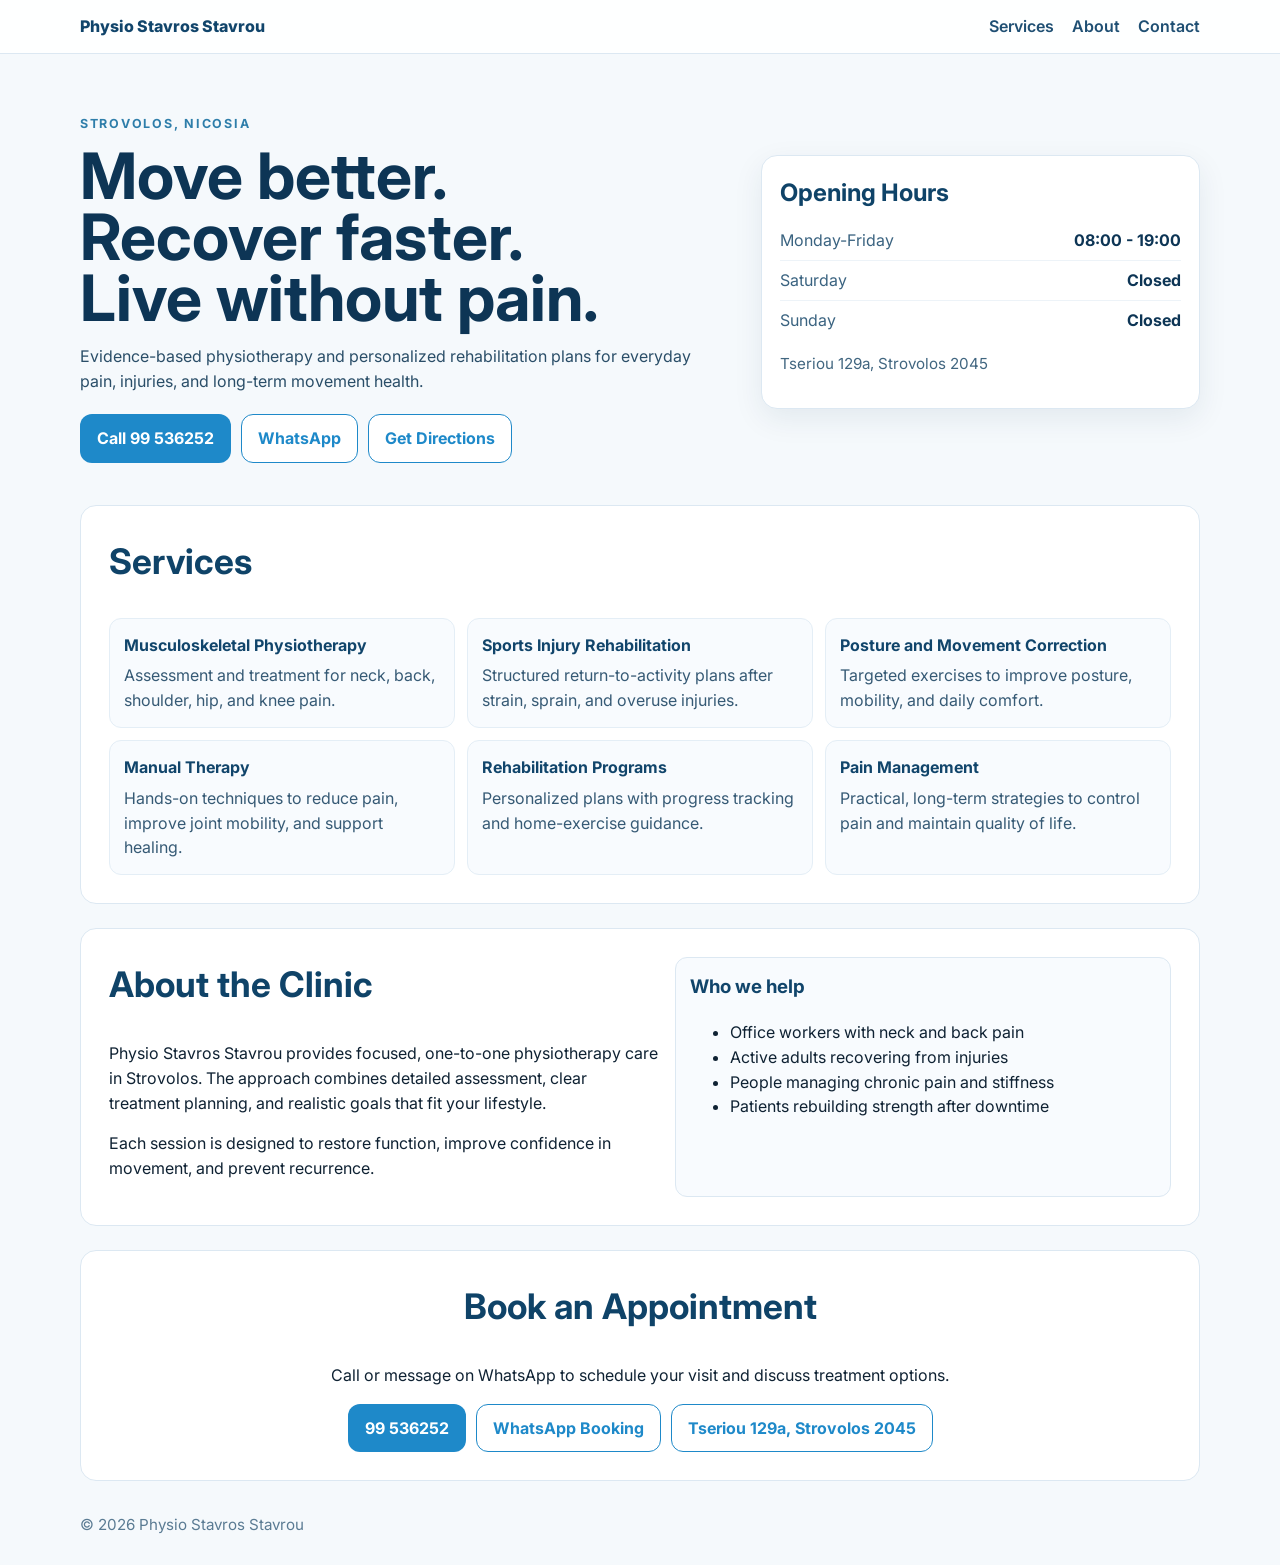
==== index.html @ abb06bfd "Initial physiostavros website" ====
<!doctype html>
<html lang="en">
<head>
  <meta charset="UTF-8" />
  <meta name="viewport" content="width=device-width, initial-scale=1.0" />
  <title>Physio Stavros Stavrou | Physiotherapy in Strovolos</title>
  <meta name="description" content="Physio Stavros Stavrou in Strovolos, Nicosia. Modern physiotherapy care for pain relief, rehabilitation, posture, and movement recovery." />
  <meta name="robots" content="index,follow" />
  <link rel="canonical" href="https://physiostavros.com/" />

  <meta property="og:type" content="website" />
  <meta property="og:title" content="Physio Stavros Stavrou | Physiotherapy in Strovolos" />
  <meta property="og:description" content="Personalized physiotherapy treatment plans in Strovolos." />
  <meta property="og:url" content="https://physiostavros.com/" />

  <meta name="twitter:card" content="summary_large_image" />
  <meta name="twitter:title" content="Physio Stavros Stavrou" />
  <meta name="twitter:description" content="Physiotherapy clinic in Strovolos, Nicosia." />

  <link rel="preconnect" href="https://fonts.googleapis.com" />
  <link rel="preconnect" href="https://fonts.gstatic.com" crossorigin />
  <link href="https://fonts.googleapis.com/css2?family=Inter:wght@400;500;600;700;800&display=swap" rel="stylesheet" />
  <link rel="stylesheet" href="./styles.css" />

  <script type="application/ld+json">
    {
      "@context": "https://schema.org",
      "@type": "Physiotherapy",
      "name": "Physio Stavros Stavrou",
      "url": "https://physiostavros.com/",
      "telephone": "+35799536252",
      "address": {
        "@type": "PostalAddress",
        "streetAddress": "Tseriou 129a",
        "addressLocality": "Strovolos",
        "postalCode": "2045",
        "addressCountry": "CY"
      },
      "openingHours": [
        "Mo 08:00-19:00",
        "Tu 08:00-19:00",
        "We 08:00-19:00",
        "Th 08:00-19:00",
        "Fr 08:00-19:00"
      ]
    }
  </script>
</head>
<body>
  <header class="topbar">
    <div class="wrap nav">
      <a class="brand" href="#home">Physio Stavros Stavrou</a>
      <nav>
        <a href="#services">Services</a>
        <a href="#about">About</a>
        <a href="#contact">Contact</a>
      </nav>
    </div>
  </header>

  <main id="home">
    <section class="hero wrap">
      <div>
        <p class="eyebrow">STROVOLOS, NICOSIA</p>
        <h1>Move better.<br />Recover faster.<br />Live without pain.</h1>
        <p class="lead">Evidence-based physiotherapy and personalized rehabilitation plans for everyday pain, injuries, and long-term movement health.</p>
        <div class="cta-row">
          <a class="btn btn-primary" href="tel:+35799536252">Call 99 536252</a>
          <a class="btn btn-outline" href="https://wa.me/35799536252" target="_blank" rel="noopener noreferrer">WhatsApp</a>
          <a class="btn btn-outline" href="https://maps.google.com/?q=Tseriou+129a,+Strovolos+2045" target="_blank" rel="noopener noreferrer">Get Directions</a>
        </div>
      </div>
      <aside class="hero-card">
        <h2>Opening Hours</h2>
        <ul>
          <li><span>Monday-Friday</span><strong>08:00 - 19:00</strong></li>
          <li><span>Saturday</span><strong>Closed</strong></li>
          <li><span>Sunday</span><strong>Closed</strong></li>
        </ul>
        <p class="meta">Tseriou 129a, Strovolos 2045</p>
      </aside>
    </section>

    <section id="services" class="wrap section">
      <h2>Services</h2>
      <div class="grid">
        <article class="card">
          <h3>Musculoskeletal Physiotherapy</h3>
          <p>Assessment and treatment for neck, back, shoulder, hip, and knee pain.</p>
        </article>
        <article class="card">
          <h3>Sports Injury Rehabilitation</h3>
          <p>Structured return-to-activity plans after strain, sprain, and overuse injuries.</p>
        </article>
        <article class="card">
          <h3>Posture and Movement Correction</h3>
          <p>Targeted exercises to improve posture, mobility, and daily comfort.</p>
        </article>
        <article class="card">
          <h3>Manual Therapy</h3>
          <p>Hands-on techniques to reduce pain, improve joint mobility, and support healing.</p>
        </article>
        <article class="card">
          <h3>Rehabilitation Programs</h3>
          <p>Personalized plans with progress tracking and home-exercise guidance.</p>
        </article>
        <article class="card">
          <h3>Pain Management</h3>
          <p>Practical, long-term strategies to control pain and maintain quality of life.</p>
        </article>
      </div>
    </section>

    <section id="about" class="wrap section split">
      <div>
        <h2>About the Clinic</h2>
        <p>Physio Stavros Stavrou provides focused, one-to-one physiotherapy care in Strovolos. The approach combines detailed assessment, clear treatment planning, and realistic goals that fit your lifestyle.</p>
        <p>Each session is designed to restore function, improve confidence in movement, and prevent recurrence.</p>
      </div>
      <div class="highlight">
        <h3>Who we help</h3>
        <ul>
          <li>Office workers with neck and back pain</li>
          <li>Active adults recovering from injuries</li>
          <li>People managing chronic pain and stiffness</li>
          <li>Patients rebuilding strength after downtime</li>
        </ul>
      </div>
    </section>

    <section id="contact" class="wrap section contact">
      <h2>Book an Appointment</h2>
      <p>Call or message on WhatsApp to schedule your visit and discuss treatment options.</p>
      <div class="contact-actions">
        <a class="btn btn-primary" href="tel:+35799536252">99 536252</a>
        <a class="btn btn-outline" href="https://wa.me/35799536252" target="_blank" rel="noopener noreferrer">WhatsApp Booking</a>
        <a class="btn btn-outline" href="https://maps.google.com/?q=Tseriou+129a,+Strovolos+2045" target="_blank" rel="noopener noreferrer">Tseriou 129a, Strovolos 2045</a>
      </div>
    </section>
  </main>

  <footer class="wrap footer">© <span id="year"></span> Physio Stavros Stavrou</footer>

  <script src="./script.js"></script>
</body>
</html>
---- styles.css ----
* { box-sizing: border-box; }
html, body { margin: 0; padding: 0; }
body {
  font-family: Inter, system-ui, -apple-system, Segoe UI, Roboto, sans-serif;
  color: #0f2233;
  background: #f5f9fc;
  line-height: 1.55;
}
.wrap {
  width: min(1120px, 92%);
  margin: 0 auto;
}
.topbar {
  position: sticky;
  top: 0;
  z-index: 30;
  background: rgba(255, 255, 255, 0.9);
  border-bottom: 1px solid #dce8f2;
  backdrop-filter: blur(8px);
}
.nav {
  display: flex;
  justify-content: space-between;
  align-items: center;
  padding: 14px 0;
}
.brand {
  color: #11456b;
  text-decoration: none;
  font-weight: 800;
}
nav {
  display: flex;
  gap: 18px;
}
nav a {
  color: #1f4f73;
  text-decoration: none;
  font-weight: 600;
}
.hero {
  display: grid;
  grid-template-columns: 1.2fr 0.8fr;
  gap: 22px;
  align-items: center;
  padding: 48px 0 18px;
}
.eyebrow {
  letter-spacing: 0.14em;
  font-size: 0.78rem;
  color: #2e7eaa;
  font-weight: 700;
}
h1 {
  font-size: clamp(2rem, 5vw, 4rem);
  line-height: 0.95;
  margin: 8px 0 14px;
  color: #0d3555;
}
.lead {
  max-width: 650px;
  color: #2a4e68;
}
.cta-row {
  margin-top: 20px;
  display: flex;
  flex-wrap: wrap;
  gap: 10px;
}
.btn {
  display: inline-block;
  text-decoration: none;
  border-radius: 12px;
  padding: 11px 16px;
  font-weight: 700;
  border: 1px solid transparent;
}
.btn-primary {
  background: #1e89c9;
  color: white;
}
.btn-outline {
  border-color: #1e89c9;
  color: #1e89c9;
  background: #ffffff;
}
.hero-card {
  background: #ffffff;
  border: 1px solid #dce8f2;
  border-radius: 16px;
  padding: 18px;
  box-shadow: 0 10px 30px rgba(18, 56, 82, 0.08);
}
.hero-card h2 {
  margin: 0 0 10px;
  color: #0f4368;
}
.hero-card ul {
  margin: 0;
  padding: 0;
  list-style: none;
}
.hero-card li {
  display: flex;
  justify-content: space-between;
  gap: 10px;
  padding: 7px 0;
  border-bottom: 1px solid #edf3f8;
}
.hero-card li:last-child { border-bottom: 0; }
.hero-card span { color: #3a6380; }
.hero-card strong { color: #0d3555; }
.meta {
  margin-top: 12px;
  color: #416680;
  font-size: 0.95rem;
}
.section {
  margin: 24px auto;
  padding: 28px;
  background: #ffffff;
  border: 1px solid #dce8f2;
  border-radius: 16px;
}
.section h2 {
  margin-top: 0;
  color: #0f4368;
  font-size: clamp(1.5rem, 3vw, 2.2rem);
}
.grid {
  display: grid;
  grid-template-columns: repeat(3, 1fr);
  gap: 12px;
}
.card {
  background: #f8fbfe;
  border: 1px solid #e4eef6;
  border-radius: 12px;
  padding: 14px;
}
.card h3 {
  margin: 0 0 6px;
  font-size: 1rem;
  color: #11456b;
}
.card p { margin: 0; color: #365a75; }
.split {
  display: grid;
  grid-template-columns: 1fr 0.9fr;
  gap: 14px;
}
.highlight {
  border: 1px solid #dce8f2;
  border-radius: 12px;
  padding: 14px;
  background: #f8fbfe;
}
.highlight h3 {
  margin-top: 0;
  color: #11456b;
}
.highlight ul { margin-bottom: 0; }
.contact { text-align: center; }
.contact-actions {
  display: flex;
  justify-content: center;
  flex-wrap: wrap;
  gap: 10px;
  margin-top: 12px;
}
.footer {
  padding: 8px 0 28px;
  color: #5a7b93;
  font-size: 0.95rem;
}
@media (max-width: 900px) {
  .hero, .grid, .split {
    grid-template-columns: 1fr;
  }
  .section {
    padding: 20px;
  }
}
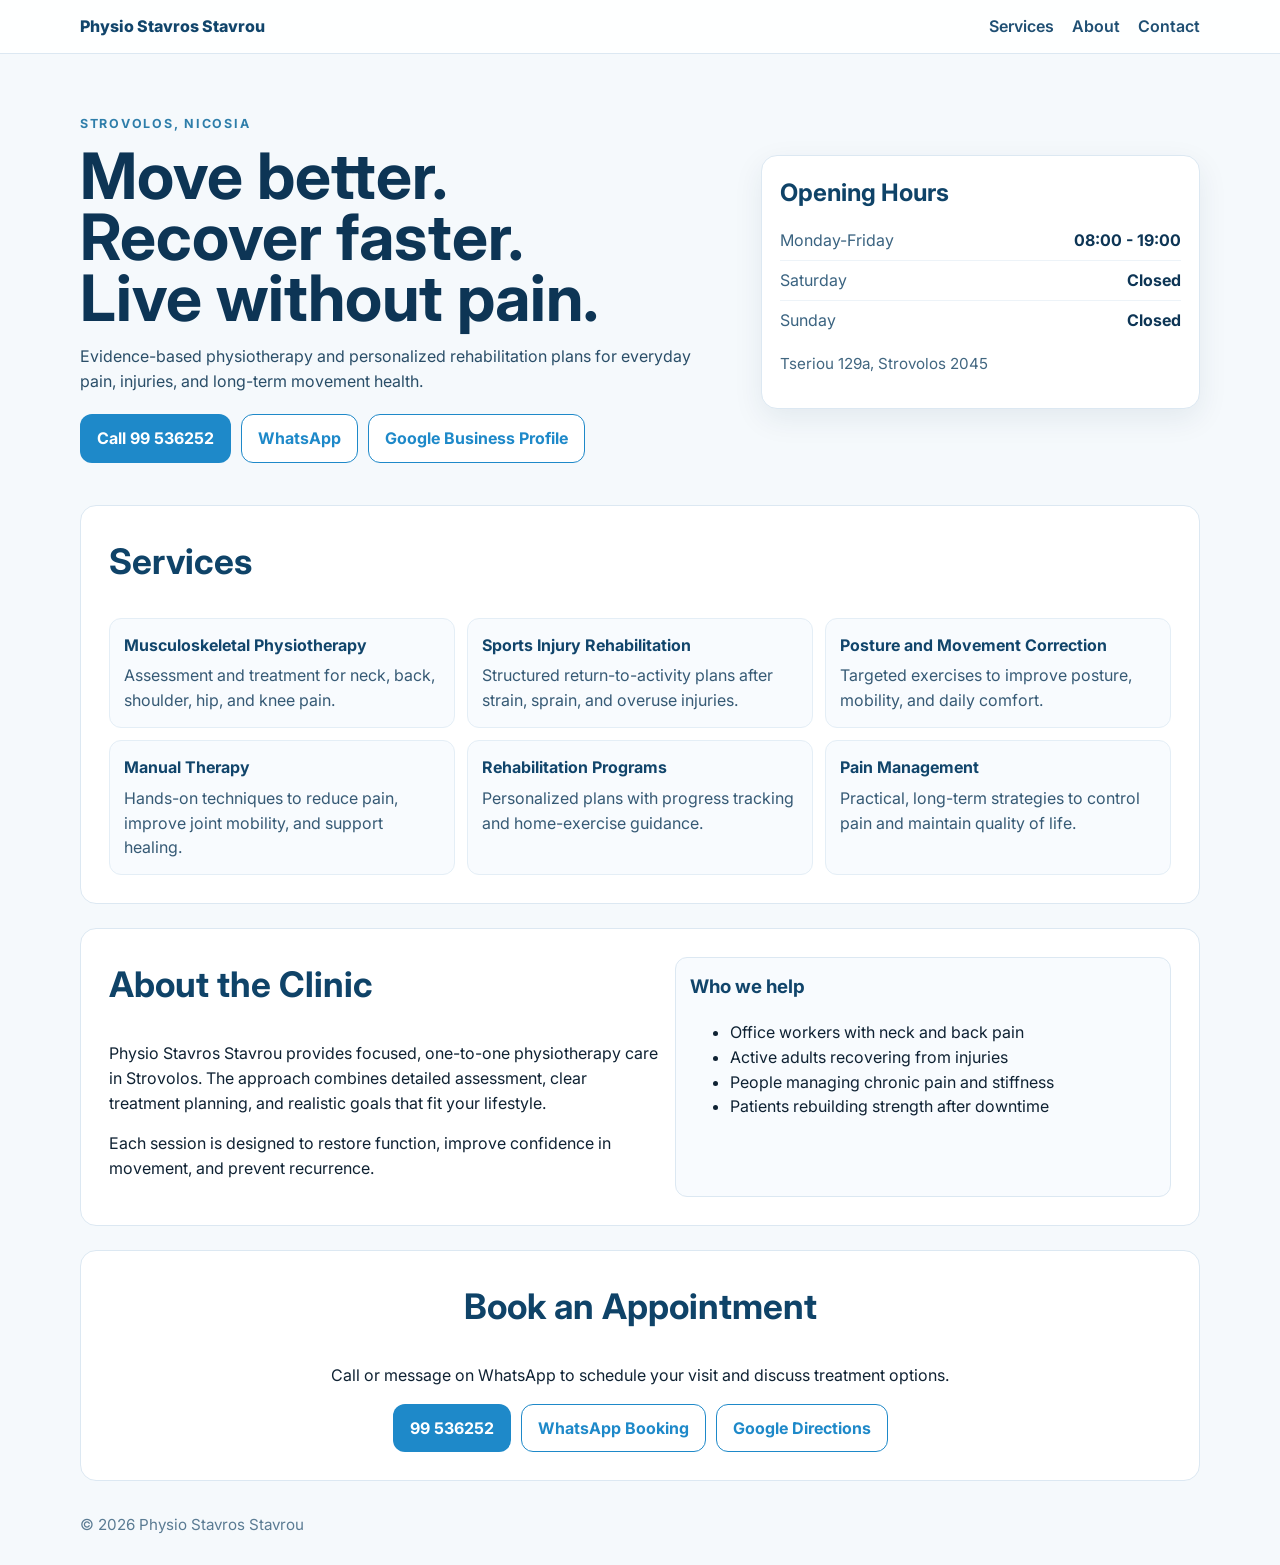
==== commit 29569bd3: "Update Google directions links to business profile search" ====
--- a/index.html
+++ b/index.html
@@ -67,7 +67,7 @@
         <div class="cta-row">
           <a class="btn btn-primary" href="tel:+35799536252">Call 99 536252</a>
           <a class="btn btn-outline" href="https://wa.me/35799536252" target="_blank" rel="noopener noreferrer">WhatsApp</a>
-          <a class="btn btn-outline" href="https://maps.google.com/?q=Tseriou+129a,+Strovolos+2045" target="_blank" rel="noopener noreferrer">Get Directions</a>
+          <a class="btn btn-outline" href="https://www.google.com/maps/search/?api=1&query=Physio+Stavros+Stavrou+Tseriou+129a+Strovolos" target="_blank" rel="noopener noreferrer">Google Business Profile</a>
         </div>
       </div>
       <aside class="hero-card">
@@ -134,7 +134,7 @@
       <div class="contact-actions">
         <a class="btn btn-primary" href="tel:+35799536252">99 536252</a>
         <a class="btn btn-outline" href="https://wa.me/35799536252" target="_blank" rel="noopener noreferrer">WhatsApp Booking</a>
-        <a class="btn btn-outline" href="https://maps.google.com/?q=Tseriou+129a,+Strovolos+2045" target="_blank" rel="noopener noreferrer">Tseriou 129a, Strovolos 2045</a>
+        <a class="btn btn-outline" href="https://www.google.com/maps/search/?api=1&query=Physio+Stavros+Stavrou+Tseriou+129a+Strovolos" target="_blank" rel="noopener noreferrer">Google Directions</a>
       </div>
     </section>
   </main>
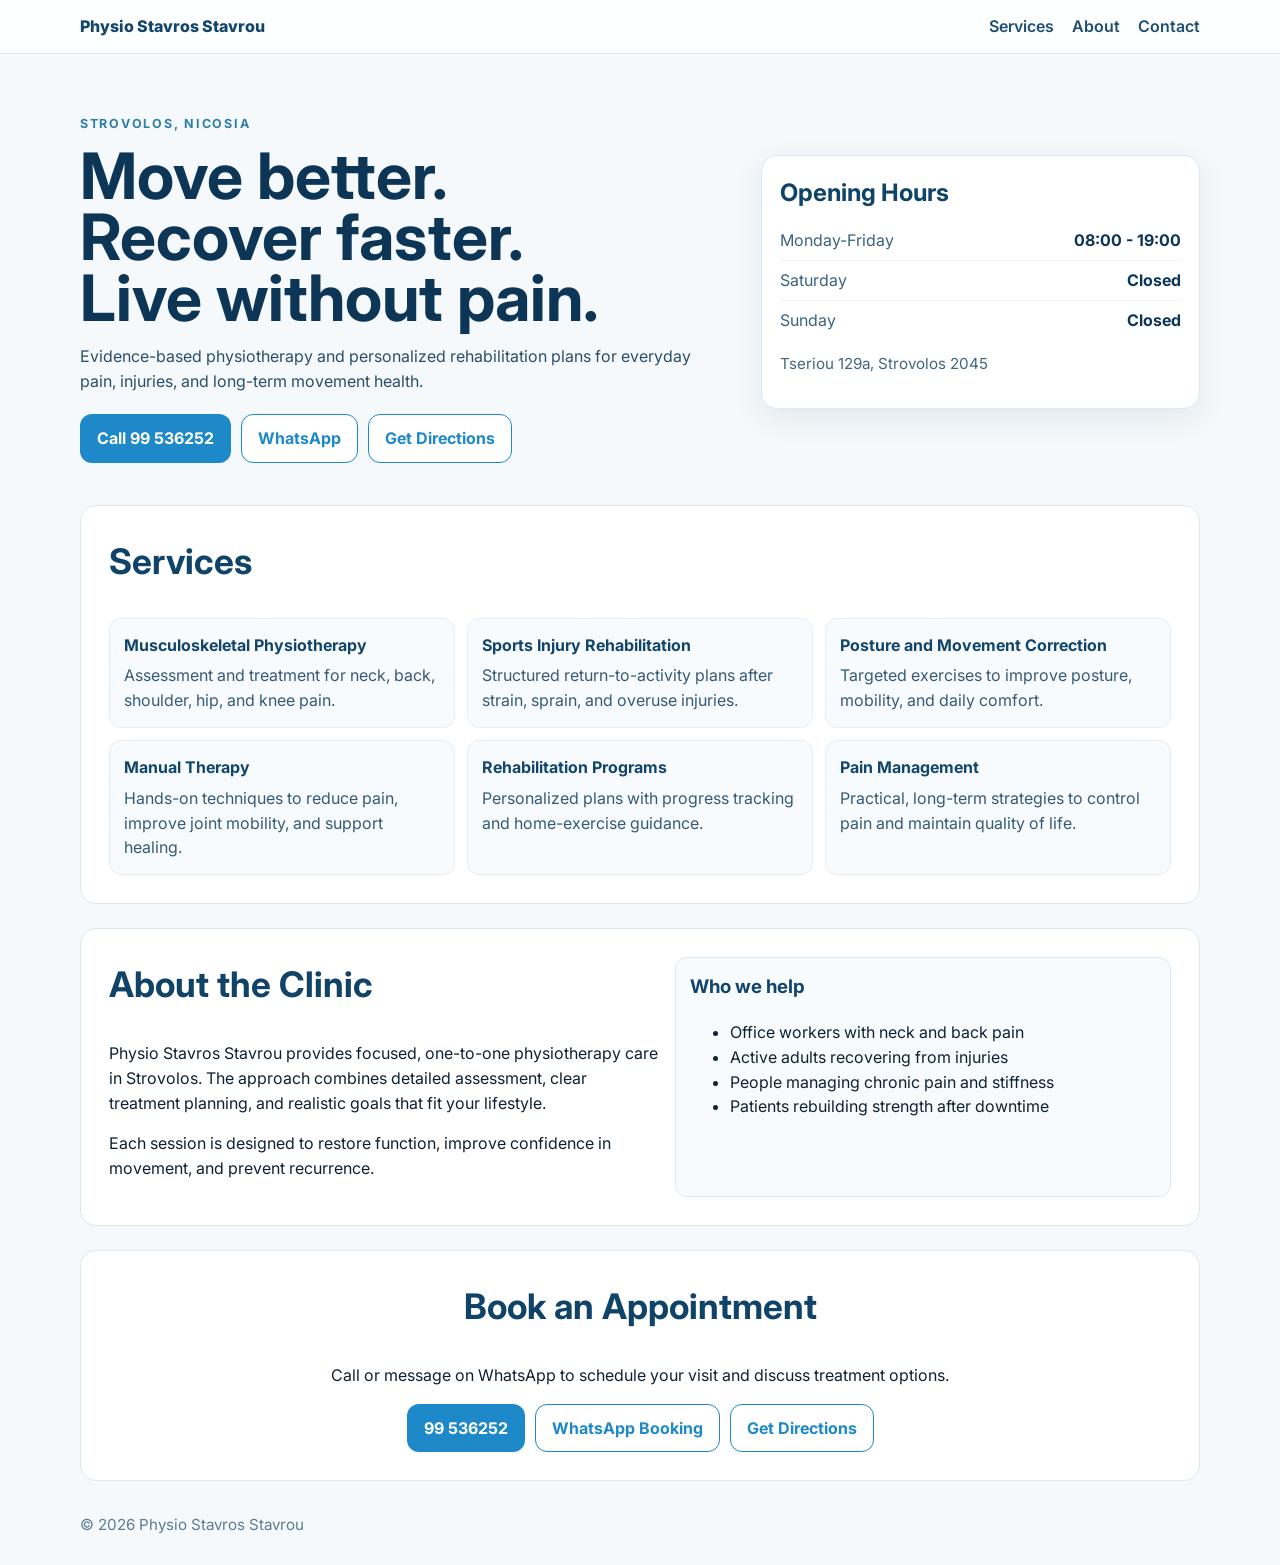
==== commit a6d41af9: "Rename map CTA labels to Get Directions" ====
--- a/index.html
+++ b/index.html
@@ -67,7 +67,7 @@
         <div class="cta-row">
           <a class="btn btn-primary" href="tel:+35799536252">Call 99 536252</a>
           <a class="btn btn-outline" href="https://wa.me/35799536252" target="_blank" rel="noopener noreferrer">WhatsApp</a>
-          <a class="btn btn-outline" href="https://www.google.com/maps/search/?api=1&query=Physio+Stavros+Stavrou+Tseriou+129a+Strovolos" target="_blank" rel="noopener noreferrer">Google Business Profile</a>
+          <a class="btn btn-outline" href="https://www.google.com/maps/search/?api=1&query=Physio+Stavros+Stavrou+Tseriou+129a+Strovolos" target="_blank" rel="noopener noreferrer">Get Directions</a>
         </div>
       </div>
       <aside class="hero-card">
@@ -134,7 +134,7 @@
       <div class="contact-actions">
         <a class="btn btn-primary" href="tel:+35799536252">99 536252</a>
         <a class="btn btn-outline" href="https://wa.me/35799536252" target="_blank" rel="noopener noreferrer">WhatsApp Booking</a>
-        <a class="btn btn-outline" href="https://www.google.com/maps/search/?api=1&query=Physio+Stavros+Stavrou+Tseriou+129a+Strovolos" target="_blank" rel="noopener noreferrer">Google Directions</a>
+        <a class="btn btn-outline" href="https://www.google.com/maps/search/?api=1&query=Physio+Stavros+Stavrou+Tseriou+129a+Strovolos" target="_blank" rel="noopener noreferrer">Get Directions</a>
       </div>
     </section>
   </main>
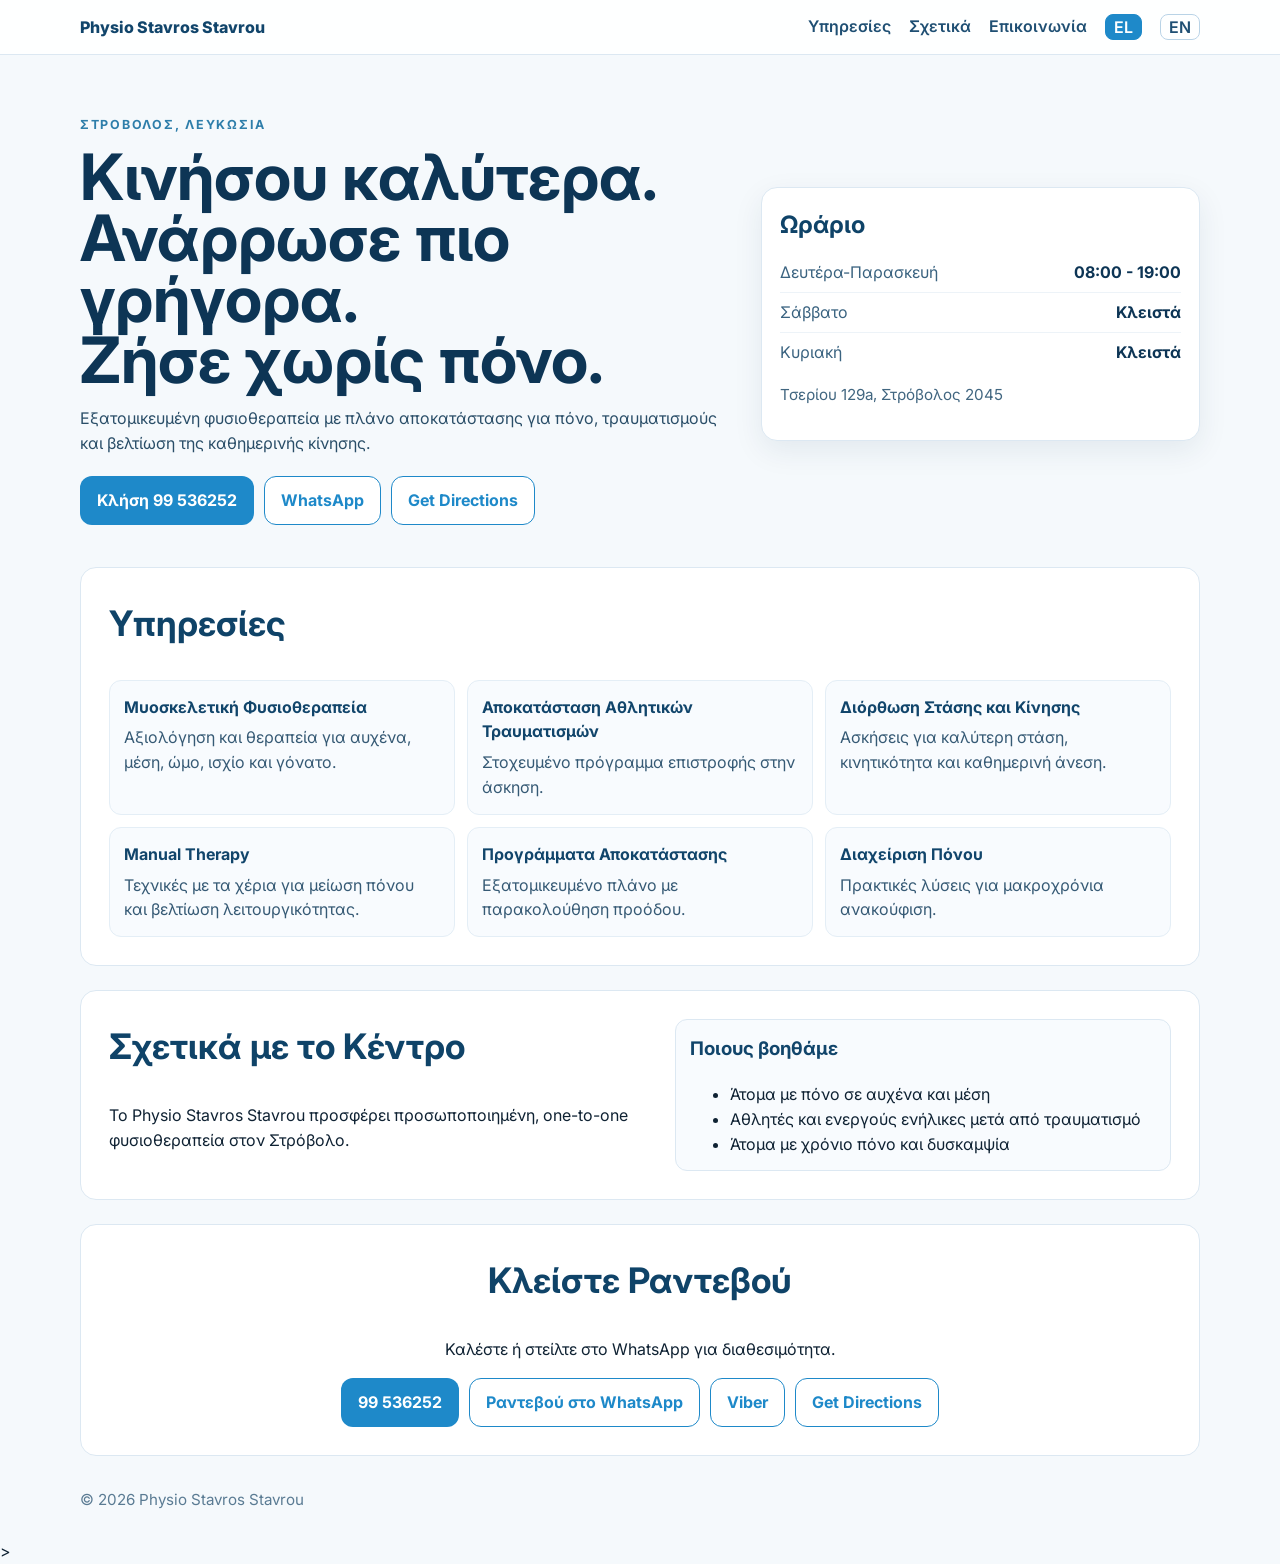
==== commit ca1489e3: "Add Viber CTA buttons across Greek and English pages" ====
--- a/index.html
+++ b/index.html
@@ -1,59 +1,30 @@
 <!doctype html>
-<html lang="en">
+<html lang="el">
 <head>
   <meta charset="UTF-8" />
   <meta name="viewport" content="width=device-width, initial-scale=1.0" />
-  <title>Physio Stavros Stavrou | Physiotherapy in Strovolos</title>
-  <meta name="description" content="Physio Stavros Stavrou in Strovolos, Nicosia. Modern physiotherapy care for pain relief, rehabilitation, posture, and movement recovery." />
+  <title>Physio Stavros Stavrou | Φυσιοθεραπεία στον Στρόβολο</title>
+  <meta name="description" content="Physio Stavros Stavrou στον Στρόβολο, Λευκωσία. Σύγχρονη φυσιοθεραπεία για αποκατάσταση, κινητικότητα και μείωση πόνου." />
   <meta name="robots" content="index,follow" />
   <link rel="canonical" href="https://physiostavros.com/" />
-
-  <meta property="og:type" content="website" />
-  <meta property="og:title" content="Physio Stavros Stavrou | Physiotherapy in Strovolos" />
-  <meta property="og:description" content="Personalized physiotherapy treatment plans in Strovolos." />
-  <meta property="og:url" content="https://physiostavros.com/" />
-
-  <meta name="twitter:card" content="summary_large_image" />
-  <meta name="twitter:title" content="Physio Stavros Stavrou" />
-  <meta name="twitter:description" content="Physiotherapy clinic in Strovolos, Nicosia." />
+  <link rel="alternate" hreflang="el" href="https://physiostavros.com/el/" />
+  <link rel="alternate" hreflang="en" href="https://physiostavros.com/en/" />
 
   <link rel="preconnect" href="https://fonts.googleapis.com" />
   <link rel="preconnect" href="https://fonts.gstatic.com" crossorigin />
   <link href="https://fonts.googleapis.com/css2?family=Inter:wght@400;500;600;700;800&display=swap" rel="stylesheet" />
   <link rel="stylesheet" href="./styles.css" />
-
-  <script type="application/ld+json">
-    {
-      "@context": "https://schema.org",
-      "@type": "Physiotherapy",
-      "name": "Physio Stavros Stavrou",
-      "url": "https://physiostavros.com/",
-      "telephone": "+35799536252",
-      "address": {
-        "@type": "PostalAddress",
-        "streetAddress": "Tseriou 129a",
-        "addressLocality": "Strovolos",
-        "postalCode": "2045",
-        "addressCountry": "CY"
-      },
-      "openingHours": [
-        "Mo 08:00-19:00",
-        "Tu 08:00-19:00",
-        "We 08:00-19:00",
-        "Th 08:00-19:00",
-        "Fr 08:00-19:00"
-      ]
-    }
-  </script>
 </head>
 <body>
   <header class="topbar">
     <div class="wrap nav">
       <a class="brand" href="#home">Physio Stavros Stavrou</a>
       <nav>
-        <a href="#services">Services</a>
-        <a href="#about">About</a>
-        <a href="#contact">Contact</a>
+        <a href="#services">Υπηρεσίες</a>
+        <a href="#about">Σχετικά</a>
+        <a href="#contact">Επικοινωνία</a>
+        <a class="lang-link lang-active" href="/el/">EL</a>
+        <a class="lang-link" href="/en/">EN</a>
       </nav>
     </div>
   </header>
@@ -61,86 +32,67 @@
   <main id="home">
     <section class="hero wrap">
       <div>
-        <p class="eyebrow">STROVOLOS, NICOSIA</p>
-        <h1>Move better.<br />Recover faster.<br />Live without pain.</h1>
-        <p class="lead">Evidence-based physiotherapy and personalized rehabilitation plans for everyday pain, injuries, and long-term movement health.</p>
+        <p class="eyebrow">ΣΤΡΟΒΟΛΟΣ, ΛΕΥΚΩΣΙΑ</p>
+        <h1>Κινήσου καλύτερα.<br />Ανάρρωσε πιο γρήγορα.<br />Ζήσε χωρίς πόνο.</h1>
+        <p class="lead">Εξατομικευμένη φυσιοθεραπεία με πλάνο αποκατάστασης για πόνο, τραυματισμούς και βελτίωση της καθημερινής κίνησης.</p>
         <div class="cta-row">
-          <a class="btn btn-primary" href="tel:+35799536252">Call 99 536252</a>
+          <a class="btn btn-primary" href="tel:+35799536252">Κλήση 99 536252</a>
           <a class="btn btn-outline" href="https://wa.me/35799536252" target="_blank" rel="noopener noreferrer">WhatsApp</a>
           <a class="btn btn-outline" href="https://www.google.com/maps/search/?api=1&query=Physio+Stavros+Stavrou+Tseriou+129a+Strovolos" target="_blank" rel="noopener noreferrer">Get Directions</a>
         </div>
       </div>
       <aside class="hero-card">
-        <h2>Opening Hours</h2>
+        <h2>Ωράριο</h2>
         <ul>
-          <li><span>Monday-Friday</span><strong>08:00 - 19:00</strong></li>
-          <li><span>Saturday</span><strong>Closed</strong></li>
-          <li><span>Sunday</span><strong>Closed</strong></li>
+          <li><span>Δευτέρα-Παρασκευή</span><strong>08:00 - 19:00</strong></li>
+          <li><span>Σάββατο</span><strong>Κλειστά</strong></li>
+          <li><span>Κυριακή</span><strong>Κλειστά</strong></li>
         </ul>
-        <p class="meta">Tseriou 129a, Strovolos 2045</p>
+        <p class="meta">Τσερίου 129a, Στρόβολος 2045</p>
       </aside>
     </section>
 
     <section id="services" class="wrap section">
-      <h2>Services</h2>
+      <h2>Υπηρεσίες</h2>
       <div class="grid">
-        <article class="card">
-          <h3>Musculoskeletal Physiotherapy</h3>
-          <p>Assessment and treatment for neck, back, shoulder, hip, and knee pain.</p>
-        </article>
-        <article class="card">
-          <h3>Sports Injury Rehabilitation</h3>
-          <p>Structured return-to-activity plans after strain, sprain, and overuse injuries.</p>
-        </article>
-        <article class="card">
-          <h3>Posture and Movement Correction</h3>
-          <p>Targeted exercises to improve posture, mobility, and daily comfort.</p>
-        </article>
-        <article class="card">
-          <h3>Manual Therapy</h3>
-          <p>Hands-on techniques to reduce pain, improve joint mobility, and support healing.</p>
-        </article>
-        <article class="card">
-          <h3>Rehabilitation Programs</h3>
-          <p>Personalized plans with progress tracking and home-exercise guidance.</p>
-        </article>
-        <article class="card">
-          <h3>Pain Management</h3>
-          <p>Practical, long-term strategies to control pain and maintain quality of life.</p>
-        </article>
+        <article class="card"><h3>Μυοσκελετική Φυσιοθεραπεία</h3><p>Αξιολόγηση και θεραπεία για αυχένα, μέση, ώμο, ισχίο και γόνατο.</p></article>
+        <article class="card"><h3>Αποκατάσταση Αθλητικών Τραυματισμών</h3><p>Στοχευμένο πρόγραμμα επιστροφής στην άσκηση.</p></article>
+        <article class="card"><h3>Διόρθωση Στάσης και Κίνησης</h3><p>Ασκήσεις για καλύτερη στάση, κινητικότητα και καθημερινή άνεση.</p></article>
+        <article class="card"><h3>Manual Therapy</h3><p>Τεχνικές με τα χέρια για μείωση πόνου και βελτίωση λειτουργικότητας.</p></article>
+        <article class="card"><h3>Προγράμματα Αποκατάστασης</h3><p>Εξατομικευμένο πλάνο με παρακολούθηση προόδου.</p></article>
+        <article class="card"><h3>Διαχείριση Πόνου</h3><p>Πρακτικές λύσεις για μακροχρόνια ανακούφιση.</p></article>
       </div>
     </section>
 
     <section id="about" class="wrap section split">
       <div>
-        <h2>About the Clinic</h2>
-        <p>Physio Stavros Stavrou provides focused, one-to-one physiotherapy care in Strovolos. The approach combines detailed assessment, clear treatment planning, and realistic goals that fit your lifestyle.</p>
-        <p>Each session is designed to restore function, improve confidence in movement, and prevent recurrence.</p>
+        <h2>Σχετικά με το Κέντρο</h2>
+        <p>Το Physio Stavros Stavrou προσφέρει προσωποποιημένη, one-to-one φυσιοθεραπεία στον Στρόβολο.</p>
       </div>
       <div class="highlight">
-        <h3>Who we help</h3>
+        <h3>Ποιους βοηθάμε</h3>
         <ul>
-          <li>Office workers with neck and back pain</li>
-          <li>Active adults recovering from injuries</li>
-          <li>People managing chronic pain and stiffness</li>
-          <li>Patients rebuilding strength after downtime</li>
+          <li>Άτομα με πόνο σε αυχένα και μέση</li>
+          <li>Αθλητές και ενεργούς ενήλικες μετά από τραυματισμό</li>
+          <li>Άτομα με χρόνιο πόνο και δυσκαμψία</li>
         </ul>
       </div>
     </section>
 
     <section id="contact" class="wrap section contact">
-      <h2>Book an Appointment</h2>
-      <p>Call or message on WhatsApp to schedule your visit and discuss treatment options.</p>
+      <h2>Κλείστε Ραντεβού</h2>
+      <p>Καλέστε ή στείλτε στο WhatsApp για διαθεσιμότητα.</p>
       <div class="contact-actions">
         <a class="btn btn-primary" href="tel:+35799536252">99 536252</a>
-        <a class="btn btn-outline" href="https://wa.me/35799536252" target="_blank" rel="noopener noreferrer">WhatsApp Booking</a>
+        <a class="btn btn-outline" href="https://wa.me/35799536252" target="_blank" rel="noopener noreferrer">Ραντεβού στο WhatsApp</a>
+        <a class="btn btn-outline" href="viber://chat?number=%2B35799536252">Viber</a>
         <a class="btn btn-outline" href="https://www.google.com/maps/search/?api=1&query=Physio+Stavros+Stavrou+Tseriou+129a+Strovolos" target="_blank" rel="noopener noreferrer">Get Directions</a>
       </div>
     </section>
   </main>
 
   <footer class="wrap footer">© <span id="year"></span> Physio Stavros Stavrou</footer>
-
   <script src="./script.js"></script>
 </body>
 </html>
+>
--- a/styles.css
+++ b/styles.css
@@ -5,6 +5,7 @@
   color: #0f2233;
   background: #f5f9fc;
   line-height: 1.55;
+  overflow-x: hidden;
 }
 .wrap {
   width: min(1120px, 92%);
@@ -38,6 +39,17 @@
   text-decoration: none;
   font-weight: 600;
 }
+.lang-link {
+  border: 1px solid #b9d3e6;
+  border-radius: 8px;
+  padding: 4px 8px;
+  line-height: 1;
+}
+.lang-active {
+  background: #1e89c9;
+  color: #fff;
+  border-color: #1e89c9;
+}
 .hero {
   display: grid;
   grid-template-columns: 1.2fr 0.8fr;
@@ -181,3 +193,36 @@
     padding: 20px;
   }
 }
+
+@media (max-width: 640px) {
+  .wrap {
+    width: min(100%, 94%);
+  }
+  .nav {
+    flex-direction: column;
+    align-items: flex-start;
+    gap: 10px;
+  }
+  nav {
+    width: 100%;
+    display: flex;
+    flex-wrap: wrap;
+    gap: 8px;
+  }
+  nav a {
+    font-size: 0.95rem;
+  }
+  .cta-row,
+  .contact-actions {
+    flex-direction: column;
+    align-items: stretch;
+  }
+  .btn {
+    width: 100%;
+    text-align: center;
+  }
+  .hero {
+    gap: 14px;
+    padding-top: 28px;
+  }
+}
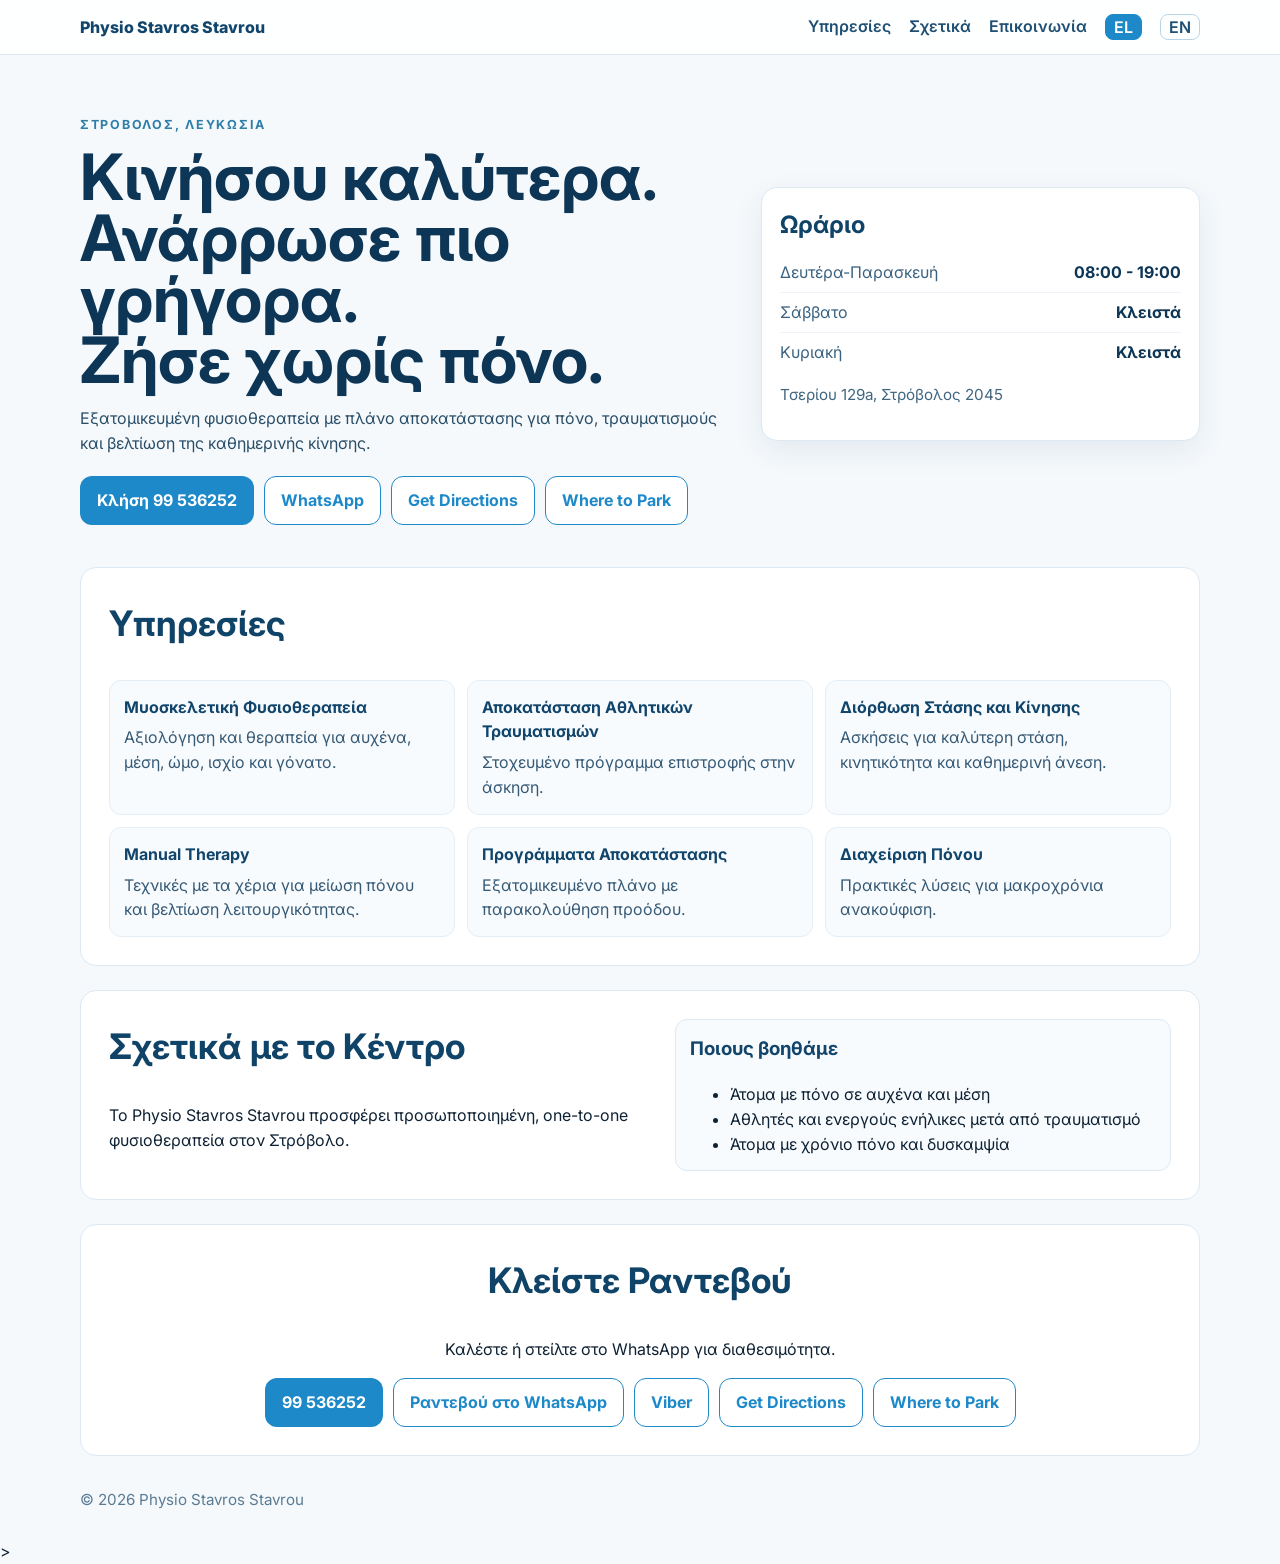
==== commit 3ceba21b: "Add Where to Park button with provided Google Maps pin" ====
--- a/index.html
+++ b/index.html
@@ -39,6 +39,7 @@
           <a class="btn btn-primary" href="tel:+35799536252">Κλήση 99 536252</a>
           <a class="btn btn-outline" href="https://wa.me/35799536252" target="_blank" rel="noopener noreferrer">WhatsApp</a>
           <a class="btn btn-outline" href="https://www.google.com/maps/search/?api=1&query=Physio+Stavros+Stavrou+Tseriou+129a+Strovolos" target="_blank" rel="noopener noreferrer">Get Directions</a>
+          <a class="btn btn-outline" href="https://maps.app.goo.gl/7N8tuWDPPaSjr6Cb6?g_st=ic" target="_blank" rel="noopener noreferrer">Where to Park</a>
         </div>
       </div>
       <aside class="hero-card">
@@ -87,6 +88,7 @@
         <a class="btn btn-outline" href="https://wa.me/35799536252" target="_blank" rel="noopener noreferrer">Ραντεβού στο WhatsApp</a>
         <a class="btn btn-outline" href="viber://chat?number=%2B35799536252">Viber</a>
         <a class="btn btn-outline" href="https://www.google.com/maps/search/?api=1&query=Physio+Stavros+Stavrou+Tseriou+129a+Strovolos" target="_blank" rel="noopener noreferrer">Get Directions</a>
+        <a class="btn btn-outline" href="https://maps.app.goo.gl/7N8tuWDPPaSjr6Cb6?g_st=ic" target="_blank" rel="noopener noreferrer">Where to Park</a>
       </div>
     </section>
   </main>
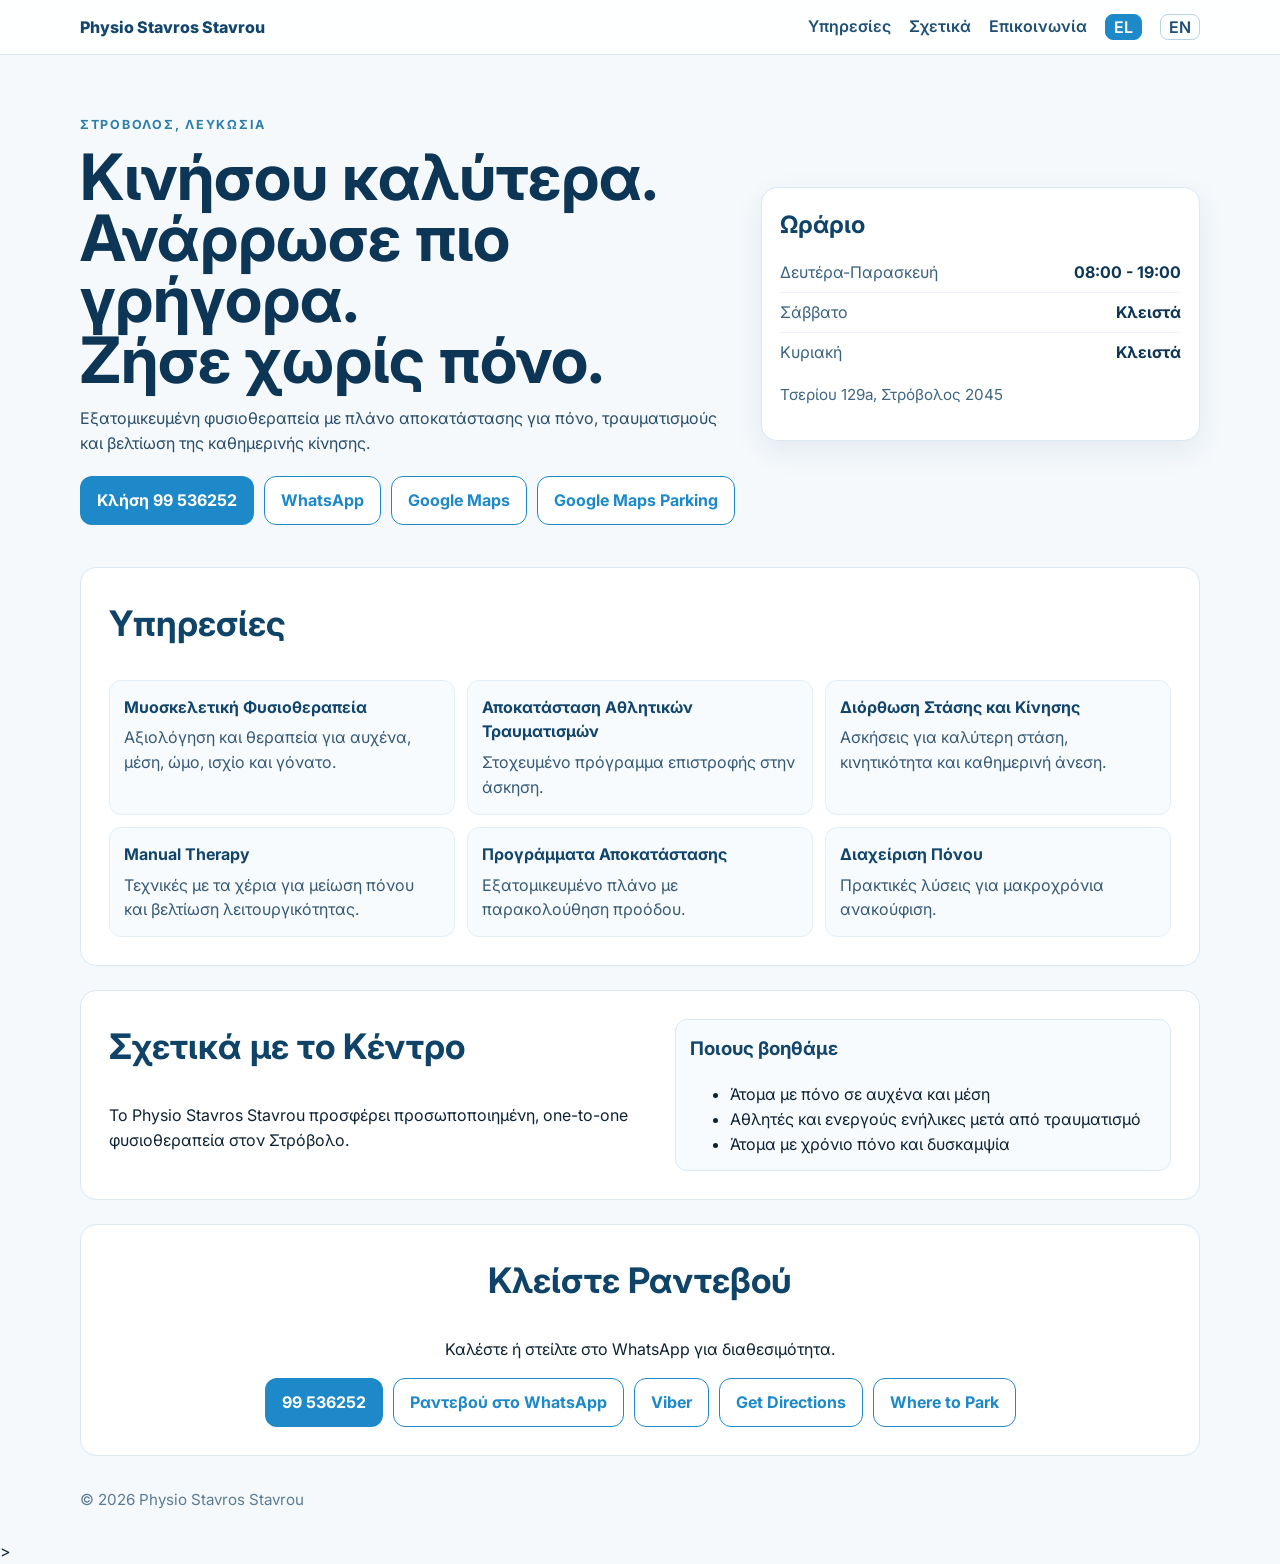
==== commit 7b3c3d35: "Rename Greek map CTAs to Google Maps and Google Maps Parking" ====
--- a/index.html
+++ b/index.html
@@ -38,8 +38,8 @@
         <div class="cta-row">
           <a class="btn btn-primary" href="tel:+35799536252">Κλήση 99 536252</a>
           <a class="btn btn-outline" href="https://wa.me/35799536252" target="_blank" rel="noopener noreferrer">WhatsApp</a>
-          <a class="btn btn-outline" href="https://www.google.com/maps/search/?api=1&query=Physio+Stavros+Stavrou+Tseriou+129a+Strovolos" target="_blank" rel="noopener noreferrer">Get Directions</a>
-          <a class="btn btn-outline" href="https://maps.app.goo.gl/7N8tuWDPPaSjr6Cb6?g_st=ic" target="_blank" rel="noopener noreferrer">Where to Park</a>
+          <a class="btn btn-outline" href="https://www.google.com/maps/search/?api=1&query=Physio+Stavros+Stavrou+Tseriou+129a+Strovolos" target="_blank" rel="noopener noreferrer">Google Maps</a>
+          <a class="btn btn-outline" href="https://maps.app.goo.gl/7N8tuWDPPaSjr6Cb6?g_st=ic" target="_blank" rel="noopener noreferrer">Google Maps Parking</a>
         </div>
       </div>
       <aside class="hero-card">
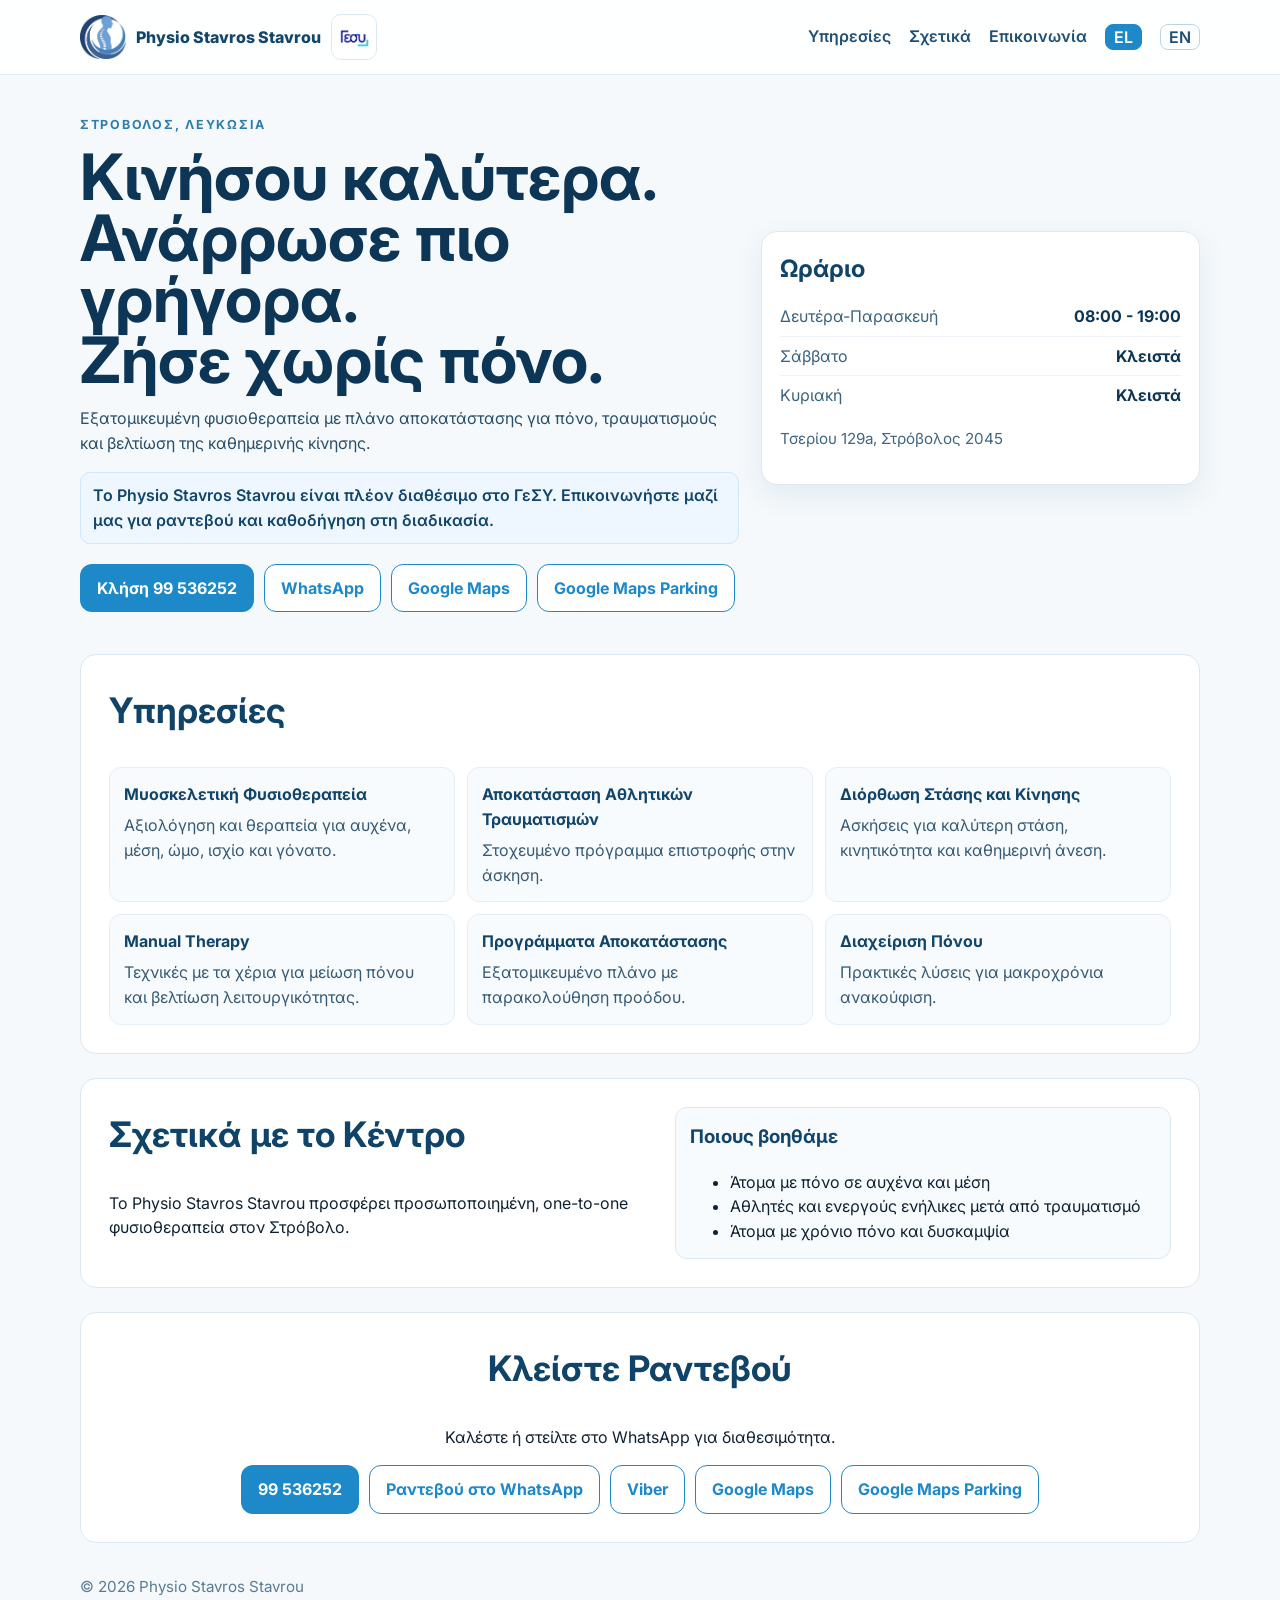
==== commit 3e3e99e2: "SEO hardening: sitemap, robots, hreflang, OG and structured data" ====
--- a/index.html
+++ b/index.html
@@ -1,100 +1,18 @@
 <!doctype html>
-<html lang="el">
+<html lang="en">
 <head>
   <meta charset="UTF-8" />
   <meta name="viewport" content="width=device-width, initial-scale=1.0" />
-  <title>Physio Stavros Stavrou | Φυσιοθεραπεία στον Στρόβολο</title>
-  <meta name="description" content="Physio Stavros Stavrou στον Στρόβολο, Λευκωσία. Σύγχρονη φυσιοθεραπεία για αποκατάσταση, κινητικότητα και μείωση πόνου." />
+  <title>Physio Stavros Stavrou</title>
   <meta name="robots" content="index,follow" />
-  <link rel="canonical" href="https://physiostavros.com/" />
+  <link rel="canonical" href="https://physiostavros.com/el/" />
   <link rel="alternate" hreflang="el" href="https://physiostavros.com/el/" />
   <link rel="alternate" hreflang="en" href="https://physiostavros.com/en/" />
-
-  <link rel="preconnect" href="https://fonts.googleapis.com" />
-  <link rel="preconnect" href="https://fonts.gstatic.com" crossorigin />
-  <link href="https://fonts.googleapis.com/css2?family=Inter:wght@400;500;600;700;800&display=swap" rel="stylesheet" />
-  <link rel="stylesheet" href="./styles.css" />
+  <link rel="alternate" hreflang="x-default" href="https://physiostavros.com/el/" />
+  <meta http-equiv="refresh" content="0; url=/el/" />
+  <script>window.location.replace('/el/');</script>
 </head>
 <body>
-  <header class="topbar">
-    <div class="wrap nav">
-      <a class="brand" href="#home">Physio Stavros Stavrou</a>
-      <nav>
-        <a href="#services">Υπηρεσίες</a>
-        <a href="#about">Σχετικά</a>
-        <a href="#contact">Επικοινωνία</a>
-        <a class="lang-link lang-active" href="/el/">EL</a>
-        <a class="lang-link" href="/en/">EN</a>
-      </nav>
-    </div>
-  </header>
-
-  <main id="home">
-    <section class="hero wrap">
-      <div>
-        <p class="eyebrow">ΣΤΡΟΒΟΛΟΣ, ΛΕΥΚΩΣΙΑ</p>
-        <h1>Κινήσου καλύτερα.<br />Ανάρρωσε πιο γρήγορα.<br />Ζήσε χωρίς πόνο.</h1>
-        <p class="lead">Εξατομικευμένη φυσιοθεραπεία με πλάνο αποκατάστασης για πόνο, τραυματισμούς και βελτίωση της καθημερινής κίνησης.</p>
-        <div class="cta-row">
-          <a class="btn btn-primary" href="tel:+35799536252">Κλήση 99 536252</a>
-          <a class="btn btn-outline" href="https://wa.me/35799536252" target="_blank" rel="noopener noreferrer">WhatsApp</a>
-          <a class="btn btn-outline" href="https://www.google.com/maps/search/?api=1&query=Physio+Stavros+Stavrou+Tseriou+129a+Strovolos" target="_blank" rel="noopener noreferrer">Google Maps</a>
-          <a class="btn btn-outline" href="https://maps.app.goo.gl/7N8tuWDPPaSjr6Cb6?g_st=ic" target="_blank" rel="noopener noreferrer">Google Maps Parking</a>
-        </div>
-      </div>
-      <aside class="hero-card">
-        <h2>Ωράριο</h2>
-        <ul>
-          <li><span>Δευτέρα-Παρασκευή</span><strong>08:00 - 19:00</strong></li>
-          <li><span>Σάββατο</span><strong>Κλειστά</strong></li>
-          <li><span>Κυριακή</span><strong>Κλειστά</strong></li>
-        </ul>
-        <p class="meta">Τσερίου 129a, Στρόβολος 2045</p>
-      </aside>
-    </section>
-
-    <section id="services" class="wrap section">
-      <h2>Υπηρεσίες</h2>
-      <div class="grid">
-        <article class="card"><h3>Μυοσκελετική Φυσιοθεραπεία</h3><p>Αξιολόγηση και θεραπεία για αυχένα, μέση, ώμο, ισχίο και γόνατο.</p></article>
-        <article class="card"><h3>Αποκατάσταση Αθλητικών Τραυματισμών</h3><p>Στοχευμένο πρόγραμμα επιστροφής στην άσκηση.</p></article>
-        <article class="card"><h3>Διόρθωση Στάσης και Κίνησης</h3><p>Ασκήσεις για καλύτερη στάση, κινητικότητα και καθημερινή άνεση.</p></article>
-        <article class="card"><h3>Manual Therapy</h3><p>Τεχνικές με τα χέρια για μείωση πόνου και βελτίωση λειτουργικότητας.</p></article>
-        <article class="card"><h3>Προγράμματα Αποκατάστασης</h3><p>Εξατομικευμένο πλάνο με παρακολούθηση προόδου.</p></article>
-        <article class="card"><h3>Διαχείριση Πόνου</h3><p>Πρακτικές λύσεις για μακροχρόνια ανακούφιση.</p></article>
-      </div>
-    </section>
-
-    <section id="about" class="wrap section split">
-      <div>
-        <h2>Σχετικά με το Κέντρο</h2>
-        <p>Το Physio Stavros Stavrou προσφέρει προσωποποιημένη, one-to-one φυσιοθεραπεία στον Στρόβολο.</p>
-      </div>
-      <div class="highlight">
-        <h3>Ποιους βοηθάμε</h3>
-        <ul>
-          <li>Άτομα με πόνο σε αυχένα και μέση</li>
-          <li>Αθλητές και ενεργούς ενήλικες μετά από τραυματισμό</li>
-          <li>Άτομα με χρόνιο πόνο και δυσκαμψία</li>
-        </ul>
-      </div>
-    </section>
-
-    <section id="contact" class="wrap section contact">
-      <h2>Κλείστε Ραντεβού</h2>
-      <p>Καλέστε ή στείλτε στο WhatsApp για διαθεσιμότητα.</p>
-      <div class="contact-actions">
-        <a class="btn btn-primary" href="tel:+35799536252">99 536252</a>
-        <a class="btn btn-outline" href="https://wa.me/35799536252" target="_blank" rel="noopener noreferrer">Ραντεβού στο WhatsApp</a>
-        <a class="btn btn-outline" href="viber://chat?number=%2B35799536252">Viber</a>
-        <a class="btn btn-outline" href="https://www.google.com/maps/search/?api=1&query=Physio+Stavros+Stavrou+Tseriou+129a+Strovolos" target="_blank" rel="noopener noreferrer">Get Directions</a>
-        <a class="btn btn-outline" href="https://maps.app.goo.gl/7N8tuWDPPaSjr6Cb6?g_st=ic" target="_blank" rel="noopener noreferrer">Where to Park</a>
-      </div>
-    </section>
-  </main>
-
-  <footer class="wrap footer">© <span id="year"></span> Physio Stavros Stavrou</footer>
-  <script src="./script.js"></script>
+  <p>Redirecting to <a href="/el/">/el/</a>...</p>
 </body>
 </html>
->
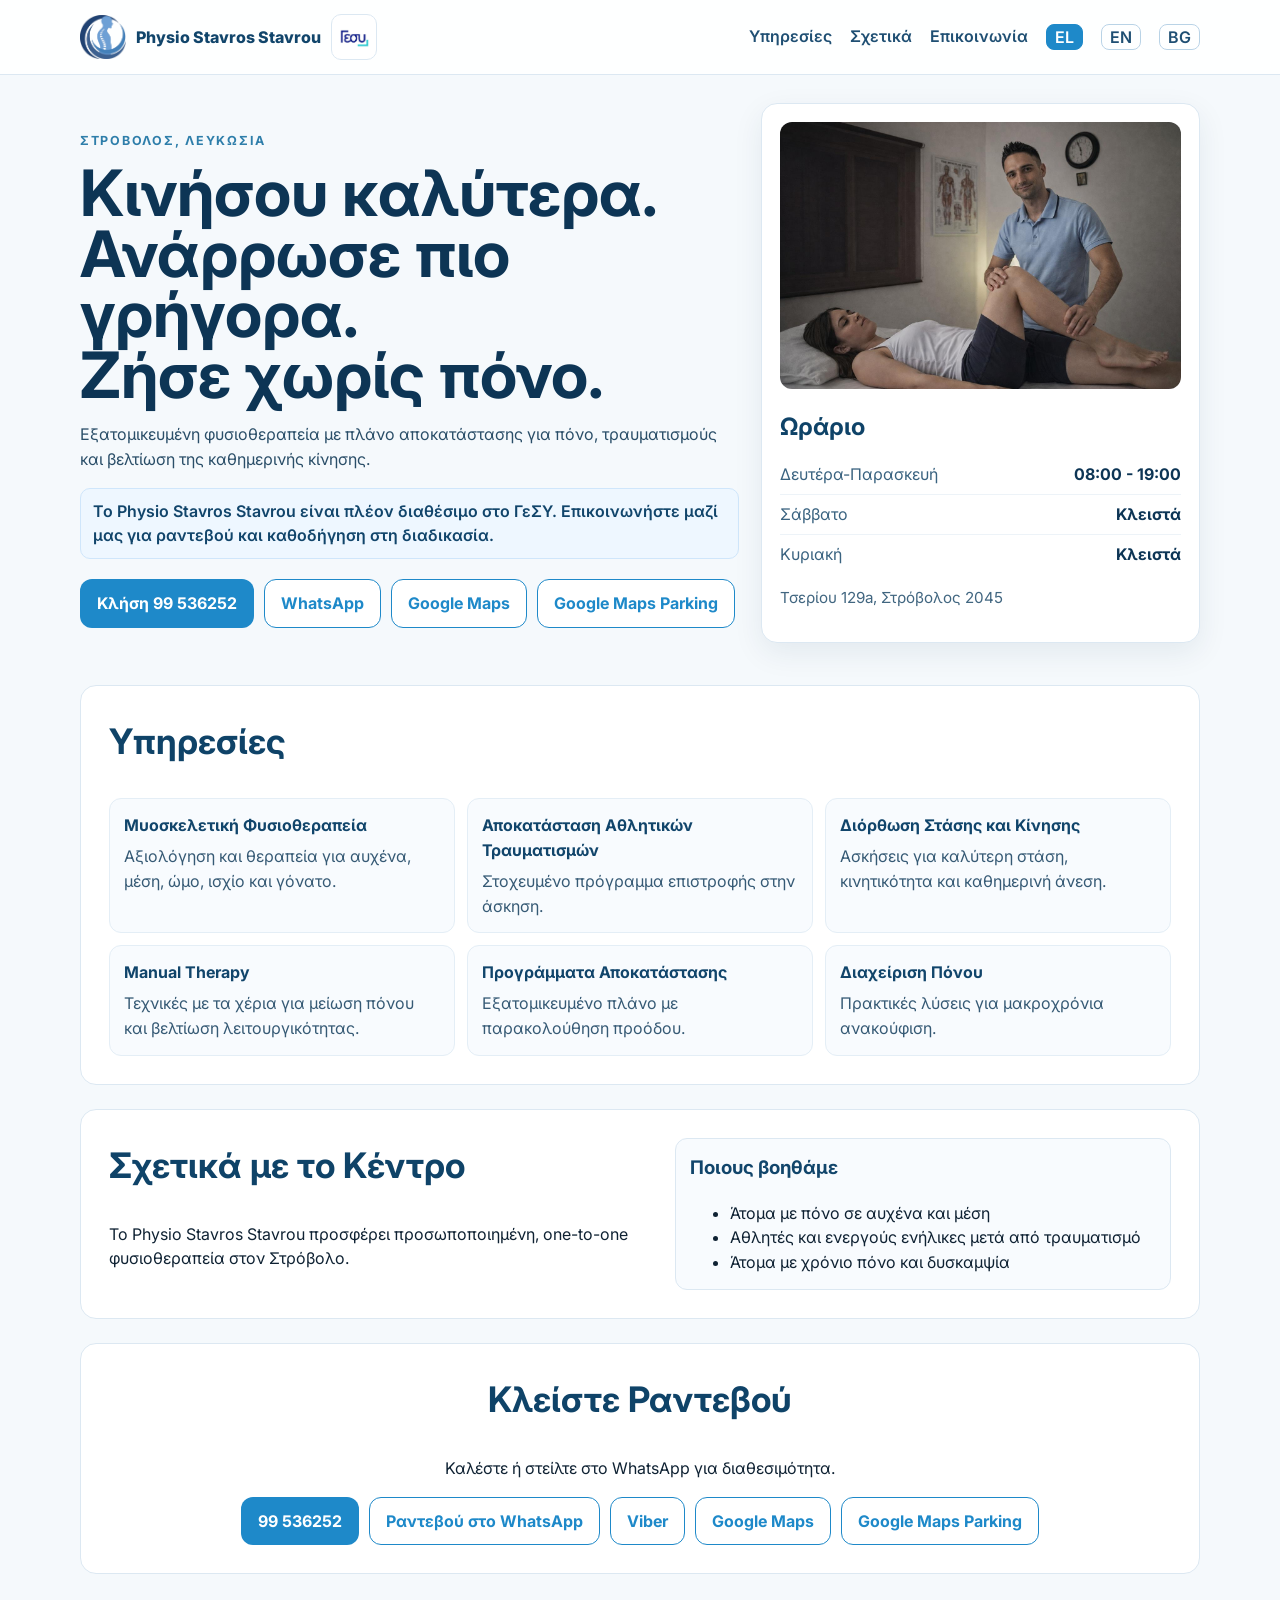
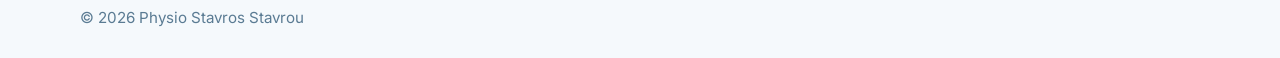
==== commit 2b1feb84: "Add Bulgarian (BG) language version with Cyrillic content - Created /bg/ route with full Bulgarian t" ====
--- a/index.html
+++ b/index.html
@@ -8,6 +8,7 @@
   <link rel="canonical" href="https://physiostavros.com/el/" />
   <link rel="alternate" hreflang="el" href="https://physiostavros.com/el/" />
   <link rel="alternate" hreflang="en" href="https://physiostavros.com/en/" />
+  <link rel="alternate" hreflang="bg" href="https://physiostavros.com/bg/" />
   <link rel="alternate" hreflang="x-default" href="https://physiostavros.com/el/" />
   <meta http-equiv="refresh" content="0; url=/el/" />
   <script>window.location.replace('/el/');</script>
